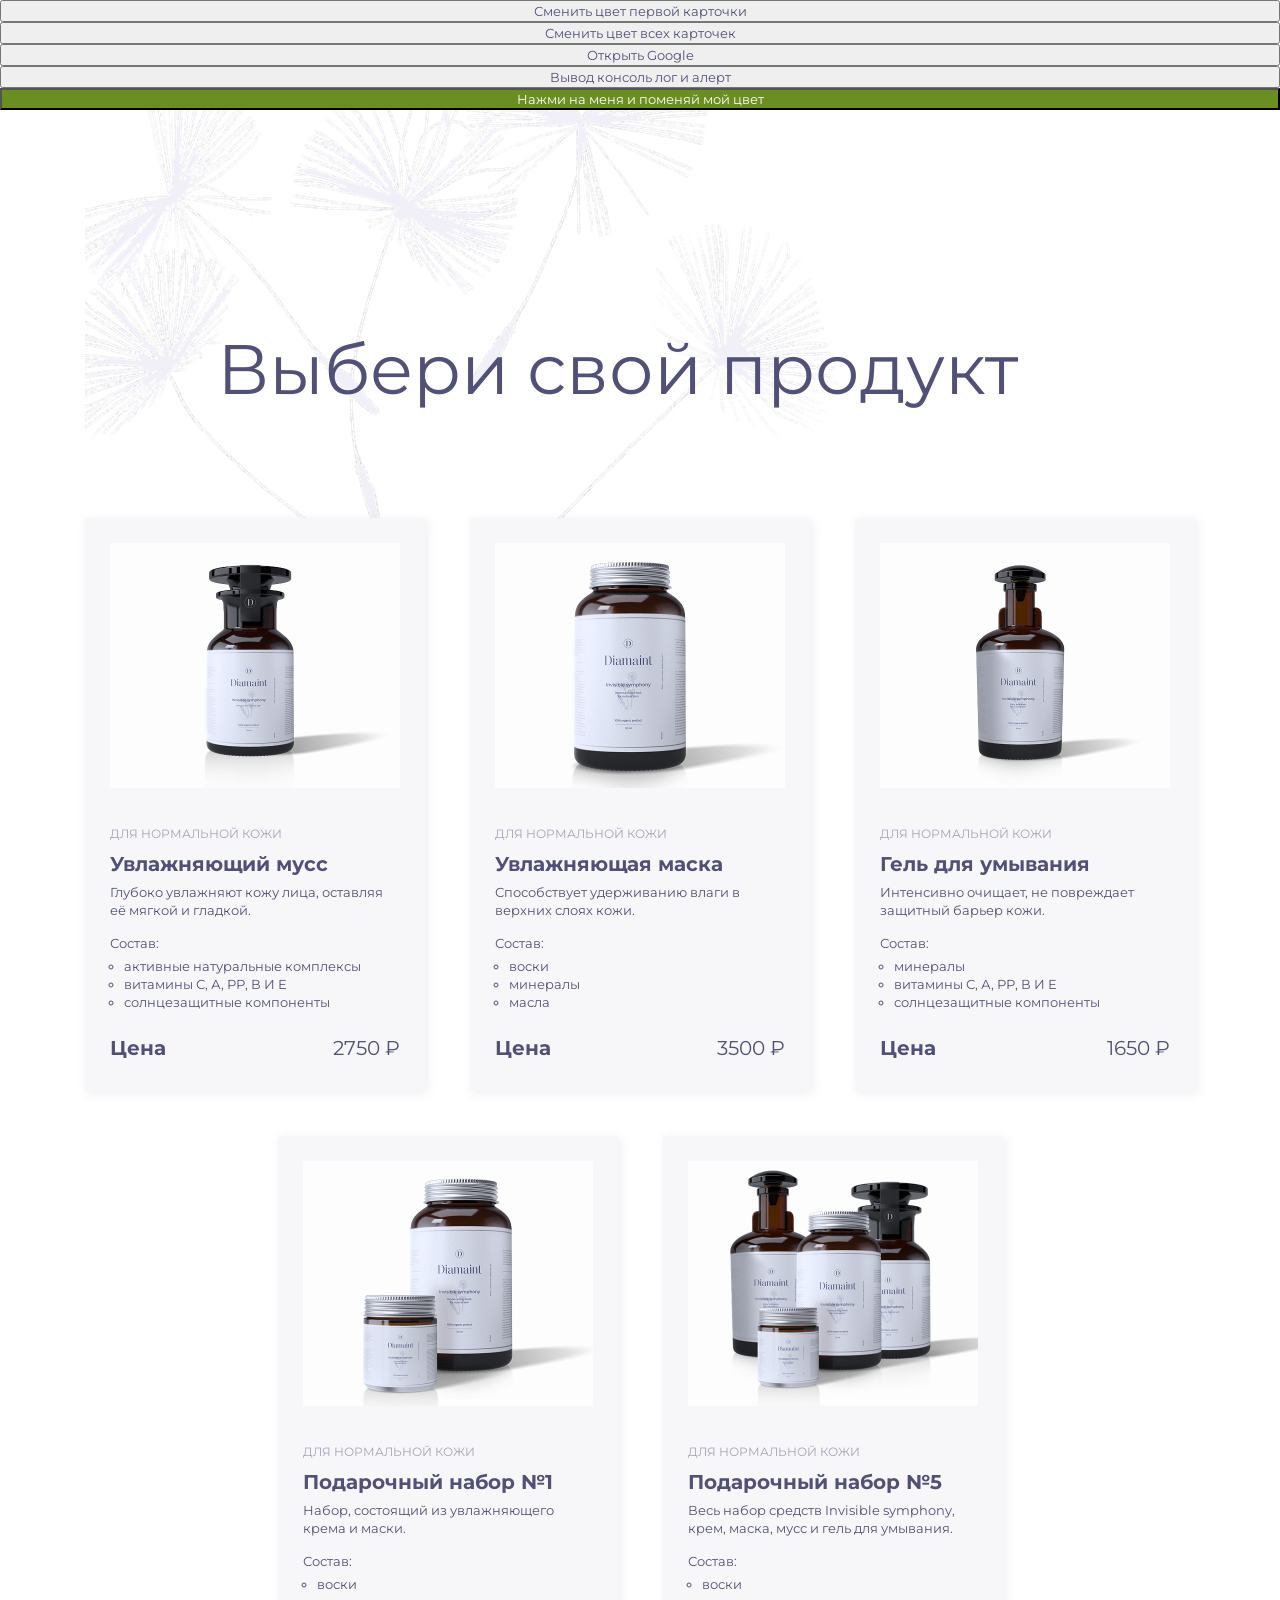
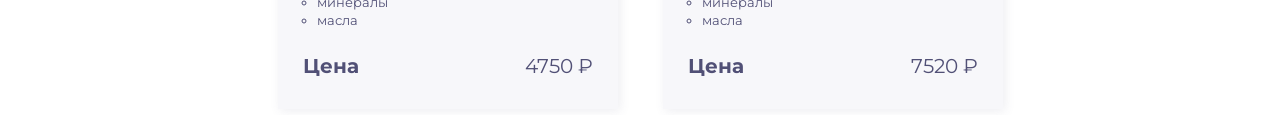
==== index.html @ ed1da7b1 "(Homework-№5): Working with js" ====
<!DOCTYPE html>
<html lang="en">
<head>
  <meta charset="UTF-8">
  <meta name="viewport" content="width=device-width, initial-scale=1.0">
  <title>Product Card</title>
  <link rel="stylesheet" href="style.css">
  <link rel="preconnect" href="https://fonts.googleapis.com">
  <link rel="preconnect" href="https://fonts.gstatic.com" crossorigin>
  <link href="https://fonts.googleapis.com/css2?family=Montserrat:ital,wght@0,100..900;1,100..900&display=swap" rel="stylesheet">
</head>
<body>
  <div class="price-list">
    <button id="first-card-color">Сменить цвет первой карточки</button>
    <button id="all-cards-color">Сменить цвет всех карточек</button>
    <button id="open-google">Открыть Google</button>
    <button id="log-alert">Вывод консоль лог и алерт</button>    
    <button id="button-color">Нажми на меня и поменяй мой цвет</button>
    <h1 class="list-title">Выбери свой продукт</h1>
    <ul class="all-cards-container">
      <li>
        <div class="card-container">
          <img src="./images/moist-mousse.png" alt="Увлажняющий мусс" width="290" height="245">
          <span class="product-category">для нормальной кожи</span>
          <h3 class="product-name">Увлажняющий мусс</h3>
          <p class="product-description">Глубоко увлажняют кожу лица, оставляя её мягкой и гладкой.</p>
          <span>Состав: </span>
          <ul class="product-compound">
            <li class="product-compound-item">активные натуральные комплексы</li>
            <li class="product-compound-item">витамины С, А, РР, В И Е</li>
            <li class="product-compound-item">солнцезащитные компоненты</li>
          </ul>
          <div class="product-price-container">
              <span class="price-label">Цена</span>
              <span class="product-price">2750 &#8381</span>
          </div>
        </div>
      </li>    <li>
        <div class="card-container">
          <img src="./images/moist-mask.png" alt="Увлажняющая маска" width="290" height="245">
          <span class="product-category">для нормальной кожи</span>
          <h3 class="product-name">Увлажняющая маска</h3>
          <p class="product-description">Способствует удерживанию влаги в верхних слоях кожи.</p>
          <span>Состав: </span>
          <ul class="product-compound">
            <li class="product-compound-item">воски</li>
            <li class="product-compound-item">минералы</li>
            <li class="product-compound-item">масла</li>
          </ul>
          <div class="product-price-container">
              <span class="price-label">Цена</span>
              <span class="product-price">3500 &#8381</span>
          </div>
        </div>
      </li>    <li>
        <div class="card-container">
          <img src="./images/cleansing-gel.png" alt="Гель для умывания" width="290" height="245">
          <span class="product-category">для нормальной кожи</span>
          <h3 class="product-name">Гель для умывания</h3>
          <p class="product-description">Интенсивно очищает, не повреждает защитный барьер кожи.</p>
          <span>Состав: </span>
          <ul class="product-compound">
            <li class="product-compound-item">минералы</li>
            <li class="product-compound-item">витамины С, А, РР, В И Е</li>
            <li class="product-compound-item">солнцезащитные компоненты</li>
          </ul>
          <div class="product-price-container">
              <span class="price-label">Цена</span>
              <span class="product-price">1650 &#8381</span>
          </div>
        </div>
      </li>    <li>
        <div class="card-container">
          <img src="./images/gift-set-1.png" alt="Подарочный набор №1" width="290" height="245">
          <span class="product-category">для нормальной кожи</span>
          <h3 class="product-name">Подарочный набор №1</h3>
          <p class="product-description">Набор, состоящий из увлажняющего крема и маски.</p>
          <span>Состав: </span>
          <ul class="product-compound">
            <li class="product-compound-item">воски</li>
            <li class="product-compound-item">минералы</li>
            <li class="product-compound-item">масла</li>
          </ul>
          <div class="product-price-container">
              <span class="price-label">Цена</span>
              <span class="product-price">4750 &#8381</span>
          </div>
        </div>
      </li>    <li>
        <div class="card-container">
          <img src="./images/gift-set-5.png" alt="Подарочный набор №5" width="290" height="245">
          <span class="product-category">для нормальной кожи</span>
          <h3 class="product-name">Подарочный набор №5</h3>
          <p class="product-description">Весь набор средств Invisible symphony, крем, маска, мусс и гель для умывания.</p>
          <span>Состав: </span>
          <ul class="product-compound">
            <li class="product-compound-item">воски</li>
            <li class="product-compound-item">минералы</li>
            <li class="product-compound-item">масла</li>
          </ul>
          <div class="product-price-container">
              <span class="price-label">Цена</span>
              <span class="product-price">7520 &#8381</span>
          </div>
        </div>
      </li>
    </ul>
    <script src="main.js"></script>
    <script src="homework-5.js"></script>
  </div>
</body>
</html>
---- style.css ----
* {
  box-sizing: border-box;
  margin: 0px;
  padding: 0px;
  font-family: 'Montserrat', Courier, monospace;
  font-size: 13px;
  line-height: 18px;
  color: #515076;
  font-weight: 400;
}

.card-container {
  width: 340px;
  height: 573px;
  padding: 25px;
  background-color: #F7F7FA;
  box-shadow: 2px 2px 10px 0px #5150761A;
}

.product-category {
  font-size: 12px;
  line-height: 24px;
  text-transform: uppercase;
  color: #A5A3B9;
  margin-top: 30px;
  margin-bottom: 5px;
  display: block;
}

.product-name {
  font-size: 20px;
  line-height: 27px;
  font-weight: 700;
  margin-bottom: 5px;
}

.product-description {
  margin-bottom: 15px;
}

.product-compound {
  margin-top: 5px;
  list-style: circle;
  margin-bottom: 25px;
}

.product-compound-item {
  margin-left: 14px;
}

.price-label {
  font-size: 20px;
  font-weight: 700;
  line-height: 24px;
  display: flex;
  flex-basis: 145px;  
  flex-direction: row;
}

.product-price {
  font-size: 20px;
  line-height: 24px;
  flex-basis: 145px;
  display: flex;
  flex-direction: row-reverse;   
}

.product-price-container {
  width: 290px;
  height: 24px;
  display: flex;
}

.all-cards-container {
  width: 1110px;
  height: 1191px;
  list-style: none;
  padding: 0px;
  margin: 0px;
  display: flex;
  justify-content: center;
  gap: 45px;
  flex-wrap: wrap;
  margin-bottom: 116px;
  margin-left: 85px;
  margin-right: 85px;
}

.price-list {
  width: 1280px;
  height: 1715px;
  background-color: #FFFFFF;
  display: flex;
  flex-direction: column;
  background-image: url("./images/bg-dandelions.png");
  background-repeat: no-repeat;
  background-position: 85px top;
}

.list-title {
  width: 846px;
  height: 78px;
  font-size: 70px;
  line-height: 78px;
  margin-top: 220px;
  margin-left: 217px;
  margin-right: 217px;
  margin-bottom: 110px;
}

#button-color {
  background-color: #6B8E23;
  color: white;
}

#button-color.color-khaki {
  background-color: #F0E68C; 
  color: #333;
}
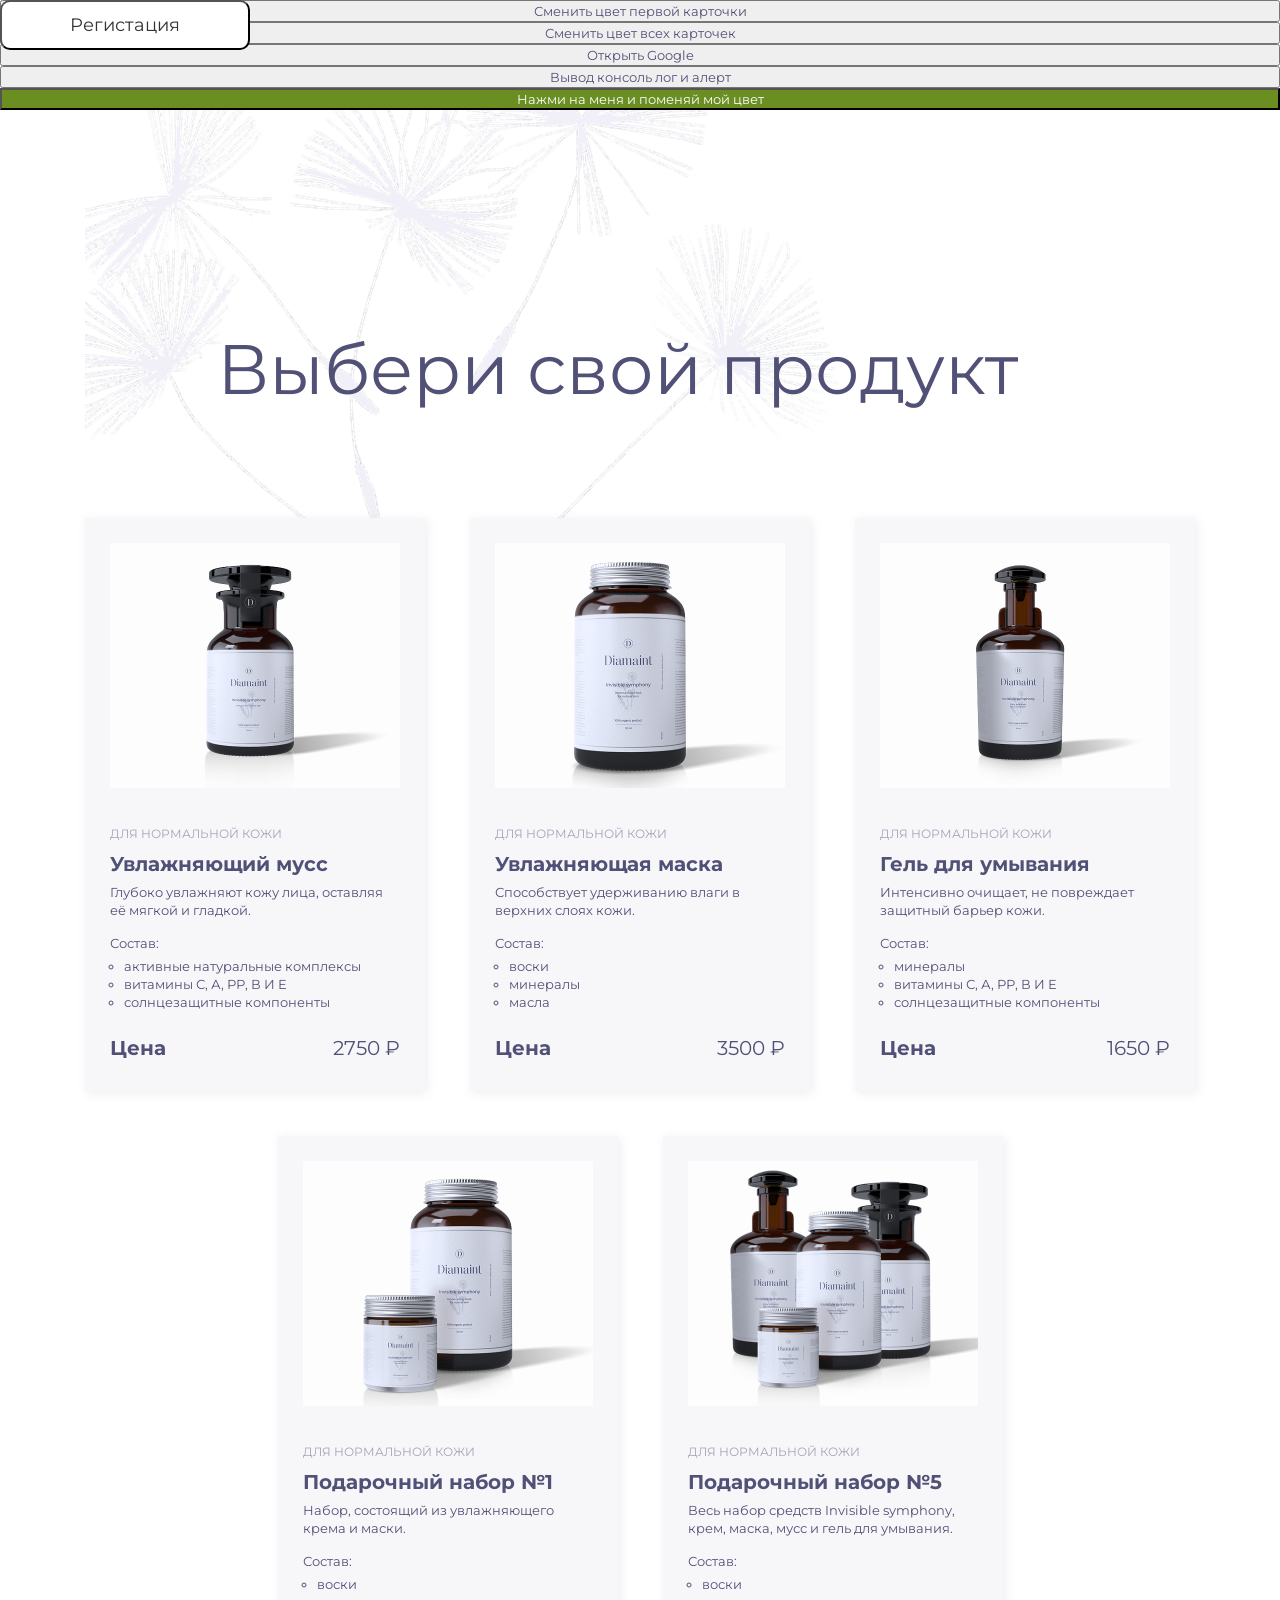
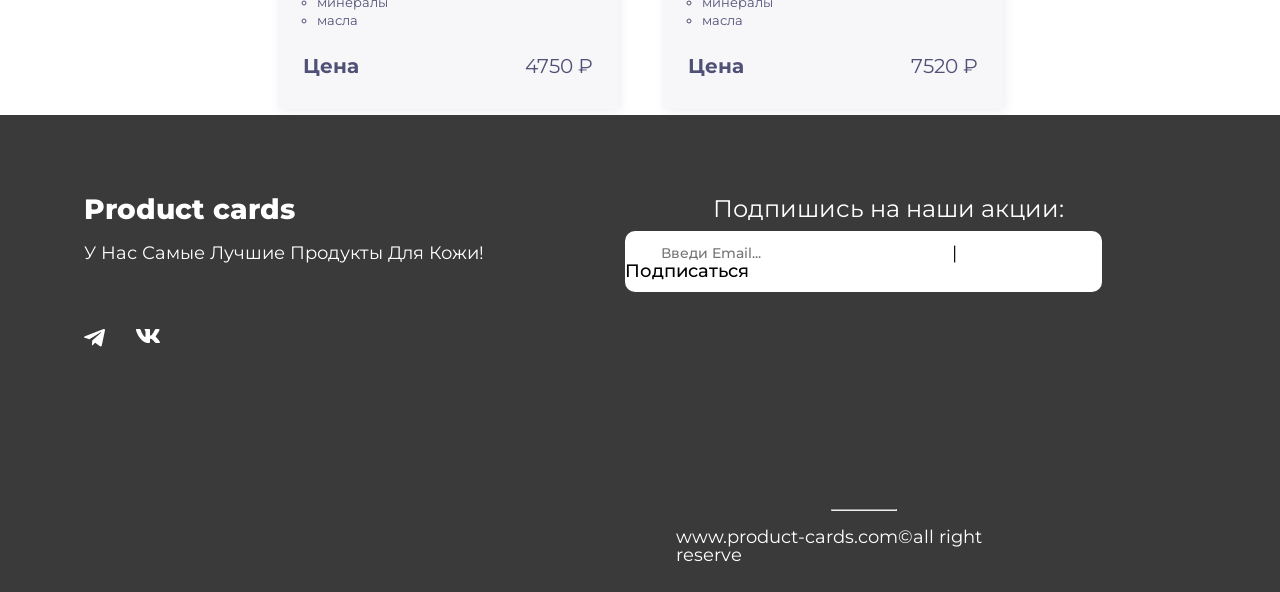
==== commit ee9be078: "feature/9-homework" ====
--- a/index.html
+++ b/index.html
@@ -5,108 +5,113 @@
   <meta name="viewport" content="width=device-width, initial-scale=1.0">
   <title>Product Card</title>
   <link rel="stylesheet" href="style.css">
+  <link rel="stylesheet" href="footer.css">
+  <link rel="stylesheet" href="modal.css">
   <link rel="preconnect" href="https://fonts.googleapis.com">
   <link rel="preconnect" href="https://fonts.gstatic.com" crossorigin>
   <link href="https://fonts.googleapis.com/css2?family=Montserrat:ital,wght@0,100..900;1,100..900&display=swap" rel="stylesheet">
 </head>
 <body>
+  <div class="overlay"></div>
   <div class="price-list">
     <button id="first-card-color">Сменить цвет первой карточки</button>
     <button id="all-cards-color">Сменить цвет всех карточек</button>
     <button id="open-google">Открыть Google</button>
     <button id="log-alert">Вывод консоль лог и алерт</button>    
     <button id="button-color">Нажми на меня и поменяй мой цвет</button>
+    <button id="openRegistration">Регистация</button>
     <h1 class="list-title">Выбери свой продукт</h1>
-    <ul class="all-cards-container">
+    <ul class="all-cards-container"></ul>
+    <template id="product-cards-template">
       <li>
         <div class="card-container">
-          <img src="./images/moist-mousse.png" alt="Увлажняющий мусс" width="290" height="245">
+          <img src="" alt="" width="290" height="245" class="product-img">
           <span class="product-category">для нормальной кожи</span>
-          <h3 class="product-name">Увлажняющий мусс</h3>
-          <p class="product-description">Глубоко увлажняют кожу лица, оставляя её мягкой и гладкой.</p>
+          <h3 class="product-name"></h3>
+          <p class="product-description"></p>
           <span>Состав: </span>
           <ul class="product-compound">
-            <li class="product-compound-item">активные натуральные комплексы</li>
-            <li class="product-compound-item">витамины С, А, РР, В И Е</li>
-            <li class="product-compound-item">солнцезащитные компоненты</li>
           </ul>
           <div class="product-price-container">
               <span class="price-label">Цена</span>
-              <span class="product-price">2750 &#8381</span>
-          </div>
-        </div>
-      </li>    <li>
-        <div class="card-container">
-          <img src="./images/moist-mask.png" alt="Увлажняющая маска" width="290" height="245">
-          <span class="product-category">для нормальной кожи</span>
-          <h3 class="product-name">Увлажняющая маска</h3>
-          <p class="product-description">Способствует удерживанию влаги в верхних слоях кожи.</p>
-          <span>Состав: </span>
-          <ul class="product-compound">
-            <li class="product-compound-item">воски</li>
-            <li class="product-compound-item">минералы</li>
-            <li class="product-compound-item">масла</li>
-          </ul>
-          <div class="product-price-container">
-              <span class="price-label">Цена</span>
-              <span class="product-price">3500 &#8381</span>
-          </div>
-        </div>
-      </li>    <li>
-        <div class="card-container">
-          <img src="./images/cleansing-gel.png" alt="Гель для умывания" width="290" height="245">
-          <span class="product-category">для нормальной кожи</span>
-          <h3 class="product-name">Гель для умывания</h3>
-          <p class="product-description">Интенсивно очищает, не повреждает защитный барьер кожи.</p>
-          <span>Состав: </span>
-          <ul class="product-compound">
-            <li class="product-compound-item">минералы</li>
-            <li class="product-compound-item">витамины С, А, РР, В И Е</li>
-            <li class="product-compound-item">солнцезащитные компоненты</li>
-          </ul>
-          <div class="product-price-container">
-              <span class="price-label">Цена</span>
-              <span class="product-price">1650 &#8381</span>
-          </div>
-        </div>
-      </li>    <li>
-        <div class="card-container">
-          <img src="./images/gift-set-1.png" alt="Подарочный набор №1" width="290" height="245">
-          <span class="product-category">для нормальной кожи</span>
-          <h3 class="product-name">Подарочный набор №1</h3>
-          <p class="product-description">Набор, состоящий из увлажняющего крема и маски.</p>
-          <span>Состав: </span>
-          <ul class="product-compound">
-            <li class="product-compound-item">воски</li>
-            <li class="product-compound-item">минералы</li>
-            <li class="product-compound-item">масла</li>
-          </ul>
-          <div class="product-price-container">
-              <span class="price-label">Цена</span>
-              <span class="product-price">4750 &#8381</span>
-          </div>
-        </div>
-      </li>    <li>
-        <div class="card-container">
-          <img src="./images/gift-set-5.png" alt="Подарочный набор №5" width="290" height="245">
-          <span class="product-category">для нормальной кожи</span>
-          <h3 class="product-name">Подарочный набор №5</h3>
-          <p class="product-description">Весь набор средств Invisible symphony, крем, маска, мусс и гель для умывания.</p>
-          <span>Состав: </span>
-          <ul class="product-compound">
-            <li class="product-compound-item">воски</li>
-            <li class="product-compound-item">минералы</li>
-            <li class="product-compound-item">масла</li>
-          </ul>
-          <div class="product-price-container">
-              <span class="price-label">Цена</span>
-              <span class="product-price">7520 &#8381</span>
+              <span class="product-price"></span>
           </div>
         </div>
       </li>
-    </ul>
-    <script src="main.js"></script>
-    <script src="homework-5.js"></script>
+    </template>
   </div>
+  <footer class="footer">
+    <div class="footer-container">
+      <div class="footer_left">
+        <h1 class="footer_text_color">Product cards</h1>
+        <p class="footer_text_color footer_text_standard">У Нас Самые Лучшие Продукты Для Кожи!</p>
+        <div class="label">
+          <img src="./images/tg-icon.svg" alt="telegram icon" width="21" height="18">
+          <img src="./images/vk-icon.svg" alt="vk icon" width="24" height="14">
+        </div>
+      </div>
+      <div class="footer_form">
+        <form class="email-form">
+          <span class="footer_text_color">Подпишись на наши акции:</span>
+          <div class="footer_email">
+            <input type="email" placeholder="Введи Email..." name="email" required>
+            <div>|</div>
+            <button type="submit">Подписаться</button>
+          </div>
+        </form>
+      </div>
+      <nav class="footer_nav">
+        <h1 class="footer_text_color">Быстрые ссылки</h1>
+        <ul>
+          <li class="footer_nav_li"><a href="#" class="footer_text_color footer_text_standard">Главная</a></li>
+          <li class="footer_nav_li"><a href="#" class="footer_text_color footer_text_standard">Магазин</a></li>
+          <li><a href="#" class="footer_text_color footer_text_standard">Контакты</a></li>
+        </ul>
+      </nav>
+    </div>
+    <div class="footer_contact_email">
+      <hr width="66">
+      <span class="footer_text_color footer_text_standard">www.product-cards.com©all right reserve</span>
+    </div>
+  </footer>
+<div class="modal">
+    <div class="modal-content">
+        <span id="closeRegistration" class="close-btn">&times;</span>
+        <h2>Регистрация</h2>
+        <form id="registrationForm">
+            <div class="form-group">
+                <label for="userFirstName">Имя:</label>
+                <input type="text" id="userFirstName" name="userFirstName" placeholder="Введите имя" required>
+            </div>
+            <div class="form-group">
+                <label for="userLastName">Фамилия:</label>
+                <input type="text" id="userLastName" name="userLastName" placeholder="Введите фамилию" required>
+            </div>
+            <div class="form-group">
+                <label for="date">Дата рождения:</label>
+                <input type="date" id="date" name="date" required>
+            </div>
+            <div class="form-group">
+                <label for="Login">Логин:</label>
+                <input type="text" id="Login" name="Login" placeholder="Введите логин" required>
+            </div>
+            <div class="form-group">
+                <label for="password">Пароль:</label>
+                <input type="password" id="password" name="password" placeholder="Введите пароль" required>
+            </div>
+            <div class="form-group">
+                <label for="repetPassword">Повторите пароль:</label>
+                <input type="password" id="repetPassword" name="repetPassword" placeholder="Повторите пароль" required>
+            </div>
+            <button type="submit" class="submit-btn">Зарегистрироваться</button>
+        </form>
+    </div>
+</div>
+  <script type="module" src="homework-9.js"></script>
+  <script src="main.js"></script>
+  <script src="homework-5.js"></script>
+  <script src="homework-6.js"></script>
+  <script type="module" src="homework-7.js"></script>
+  <script type="module" src="homework-8.js"></script>
 </body>
 </html>
--- a/footer.css
+++ b/footer.css
@@ -0,0 +1,144 @@
+.footer {
+  background-color: #3A3A3A;
+  width: 1728px;
+  height: 477px;
+  box-sizing: border-box;
+  display: flex; 
+  flex-direction: row;
+  flex-wrap: wrap;
+  justify-content: center;
+}
+.footer-container {
+  width: 1569px;
+  height: 147px;
+  margin-top: 85px;
+  margin-bottom: 162px;
+  margin-left: 84px;
+  margin-right: 75px;
+  display: flex;
+  flex-direction: row;
+}
+
+.footer_left {
+  width: 409px;
+  height: 147px;
+  display: flex;
+  flex-wrap: wrap;
+  flex-direction: row;
+  justify-content: flex-start;
+  align-content: space-between;
+}
+
+.label {
+  width: 76px;
+  height: 18px;
+  margin-top: 42px;
+  display: flex;
+  flex-direction: row;
+  justify-content: space-between;
+}
+
+.footer_left h1 {
+  font-size: 28px;
+  font-weight: 800;
+}
+
+.footer_form {
+  width: 477px;
+  height: 147px;
+  margin-left: 132px;
+  margin-right: 373px;
+}
+
+.email-form {
+  display: flex;
+  flex-direction: column;
+}
+
+.footer_form span {
+  font-size: 24px;
+  font-weight: 400;
+  margin-left: 88px;
+  margin-bottom: 13px;
+}
+
+.footer_email {
+  width: 477px;
+  height: 61px;
+  background-color: #FFFFFF;
+  border-radius: 10px;
+  display: flex;
+  flex-direction: row;
+  flex-wrap: wrap;
+  align-content: center;
+  justify-content: flex-start;
+}
+
+.footer_form input {
+  border: none;
+  border-radius: 10px;
+  outline: none;
+  margin-left: 36px;
+  margin-right: 93px;
+  font-size: 14px;
+  font-weight: 500;
+}
+
+.footer_form div {
+  color: #000000;
+  font-size: 18px;
+  margin-right: 21px;
+}
+
+.footer_form button {
+  font-size: 18px;
+  font-weight: 500;
+  margin-right: 15px;
+  background-color: #FFFFFF;
+  border-radius: 10px;
+  border: none;
+  color: #000000;
+}
+
+.footer_nav {
+  width: 178px;
+  height: 147px;
+}
+
+.footer_nav h1 {
+  font-size: 20px;
+  font-weight: 500;
+  margin-bottom: 23px;
+}
+
+.footer_nav ul {
+  list-style: none;
+}
+
+.footer_nav a {
+  text-decoration: none
+}
+
+.footer_nav_li {
+  margin-bottom: 17px;
+}
+
+.footer_contact_email {
+  width: 376px;
+  height: 55px;
+  display: flex;
+  justify-content: center;
+  flex-direction: row;
+  flex-wrap: wrap;
+  align-content: space-between;
+  margin-bottom: 28px;
+}
+
+.footer_text_color {
+  color: #FFFFFF;
+}
+
+.footer_text_standard {
+  font-size: 18px;
+  font-weight: 400;
+}
--- a/modal.css
+++ b/modal.css
@@ -0,0 +1,112 @@
+#openRegistration {
+    background: #fff;
+    color: #333;
+    padding: 14px 28px;
+    font-size: 18px;
+    width: 250px;
+    height: 50px;
+    border-radius: 10px;
+    cursor: pointer;
+    position: fixed;
+    top: 0;
+    left: 0;
+}
+
+/* Исправлена опечатка в селекторе */
+#openRegistration:hover {  /* Было #openRegistation :hover */
+    background: #979292;
+}
+
+/* Исправлено: был #modal, нужно .modal */
+.modal {  /* ← исправлено с #modal */
+    width: 100%;
+    height: 100%;
+    display: none;
+    justify-content: center;
+    align-items: center;
+    position: fixed;
+    top: 0;
+    left: 0;
+    pointer-events: none;
+    z-index: 999;
+}
+
+/* Исправлено: был #modal.active, нужно .modal.modal-showed */
+.modal.modal-showed {  /* ← исправлено */
+    display: flex;
+    pointer-events: auto;
+}
+
+.modal-content {
+    position: relative;
+    background-color: #ffffff;
+    padding: 25px 50px;
+    max-width: 500px;
+    border-radius: 20px;
+    display: flex;
+    flex-direction: column;
+}
+
+/* Дополнительные стили для формы */
+.form-group {
+    margin-bottom: 15px;
+}
+
+.form-group label {
+    display: block;
+    margin-bottom: 5px;
+    font-weight: bold;
+}
+
+.form-group input {
+    width: 100%;
+    padding: 8px;
+    border: 1px solid #ddd;
+    border-radius: 4px;
+}
+
+.submit-btn {
+    background: #4a90e2;
+    color: white;
+    padding: 10px 20px;
+    border: none;
+    border-radius: 5px;
+    cursor: pointer;
+    font-size: 16px;
+}
+
+.submit-btn:hover {
+    background: #357ae8;
+}
+
+.label-container {
+    display: flex;
+    flex-direction: column;
+}
+
+.close-btn {
+    position: absolute;
+    top: 14px;
+    right: 18px;
+    font-size: 30px;
+    cursor: pointer;
+}
+
+body.modal-open {
+    overflow: hidden;
+}
+
+.overlay {
+    display: none;
+    position: fixed;
+    top: 0;
+    left: 0;
+    width: 100%;
+    height: 100%;
+    background-color: rgba(0, 0, 0, 0.5);
+    z-index: 998;
+}
+
+.overlay.active {
+    display: block;
+}
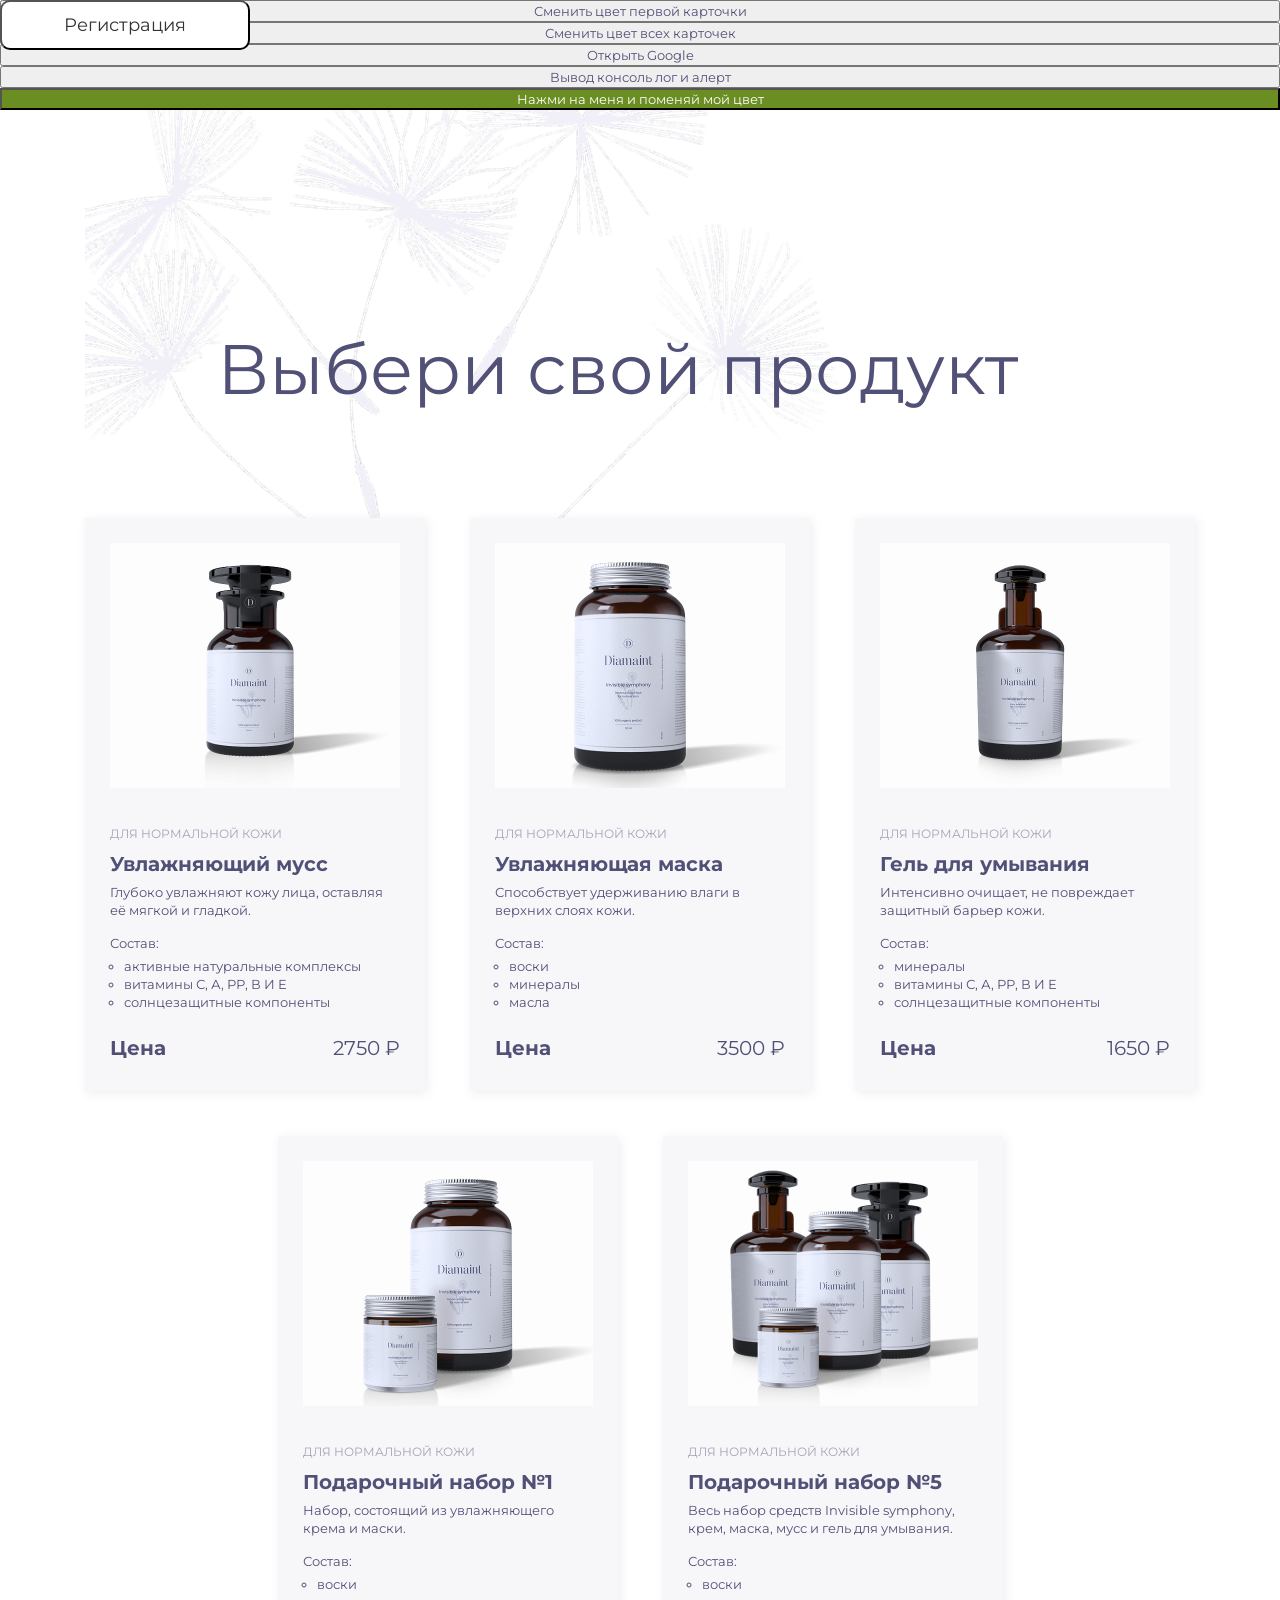
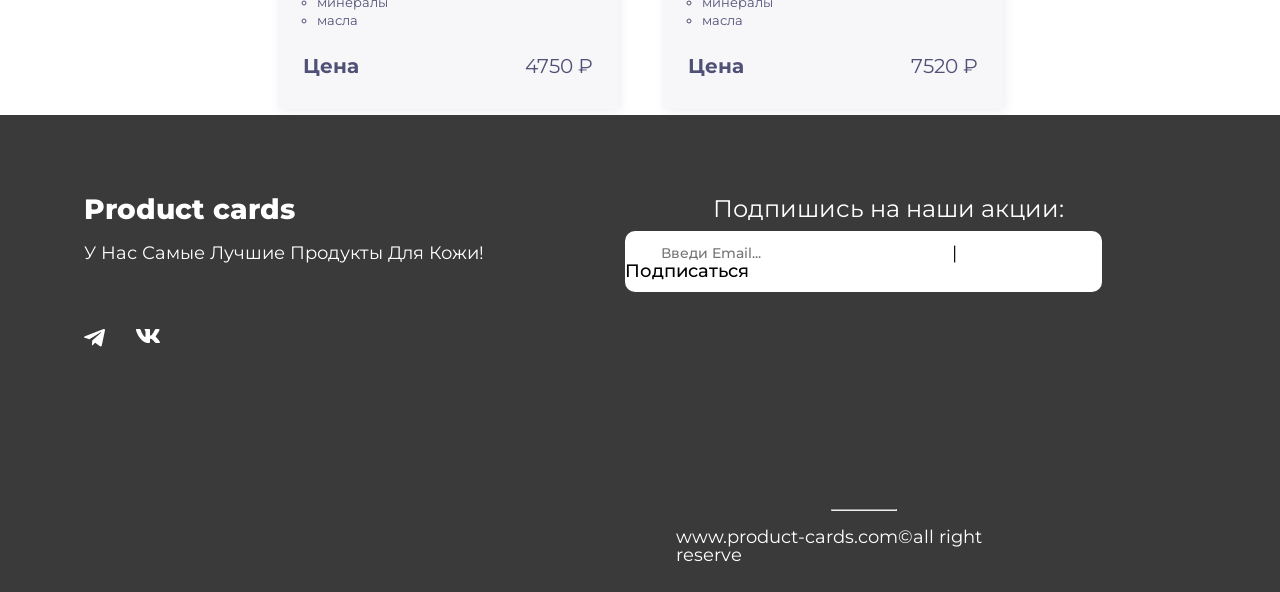
==== commit f1ab88d3: "fix syntax" ====
--- a/index.html
+++ b/index.html
@@ -17,9 +17,9 @@
     <button id="first-card-color">Сменить цвет первой карточки</button>
     <button id="all-cards-color">Сменить цвет всех карточек</button>
     <button id="open-google">Открыть Google</button>
-    <button id="log-alert">Вывод консоль лог и алерт</button>    
+    <button id="log-alert">Вывод консоль лог и алерт</button>
     <button id="button-color">Нажми на меня и поменяй мой цвет</button>
-    <button id="openRegistration">Регистация</button>
+    <button id="openRegistration">Регистрация</button>
     <h1 class="list-title">Выбери свой продукт</h1>
     <ul class="all-cards-container"></ul>
     <template id="product-cards-template">
@@ -30,11 +30,10 @@
           <h3 class="product-name"></h3>
           <p class="product-description"></p>
           <span>Состав: </span>
-          <ul class="product-compound">
-          </ul>
+          <ul class="product-compound"></ul>
           <div class="product-price-container">
-              <span class="price-label">Цена</span>
-              <span class="product-price"></span>
+            <span class="price-label">Цена</span>
+            <span class="product-price"></span>
           </div>
         </div>
       </li>
@@ -74,39 +73,39 @@
       <span class="footer_text_color footer_text_standard">www.product-cards.com©all right reserve</span>
     </div>
   </footer>
-<div class="modal">
+  <div class="modal">
     <div class="modal-content">
-        <span id="closeRegistration" class="close-btn">&times;</span>
-        <h2>Регистрация</h2>
-        <form id="registrationForm">
-            <div class="form-group">
-                <label for="userFirstName">Имя:</label>
-                <input type="text" id="userFirstName" name="userFirstName" placeholder="Введите имя" required>
-            </div>
-            <div class="form-group">
-                <label for="userLastName">Фамилия:</label>
-                <input type="text" id="userLastName" name="userLastName" placeholder="Введите фамилию" required>
-            </div>
-            <div class="form-group">
-                <label for="date">Дата рождения:</label>
-                <input type="date" id="date" name="date" required>
-            </div>
-            <div class="form-group">
-                <label for="Login">Логин:</label>
-                <input type="text" id="Login" name="Login" placeholder="Введите логин" required>
-            </div>
-            <div class="form-group">
-                <label for="password">Пароль:</label>
-                <input type="password" id="password" name="password" placeholder="Введите пароль" required>
-            </div>
-            <div class="form-group">
-                <label for="repetPassword">Повторите пароль:</label>
-                <input type="password" id="repetPassword" name="repetPassword" placeholder="Повторите пароль" required>
-            </div>
-            <button type="submit" class="submit-btn">Зарегистрироваться</button>
-        </form>
+      <span id="closeRegistration" class="close-btn">&times;</span>
+      <h2>Регистрация</h2>
+      <form id="registrationForm">
+        <div class="form-group">
+          <label for="userFirstName">Имя:</label>
+          <input type="text" id="userFirstName" name="userFirstName" placeholder="Введите имя" required minlength="2">
+        </div>
+        <div class="form-group">
+          <label for="userLastName">Фамилия:</label>
+          <input type="text" id="userLastName" name="userLastName" placeholder="Введите фамилию" required minlength="2">
+        </div>
+        <div class="form-group">
+          <label for="date">Дата рождения:</label>
+          <input type="date" id="date" name="date" required>
+        </div>
+        <div class="form-group">
+          <label for="Login">Логин:</label>
+          <input type="text" id="Login" name="Login" placeholder="Введите логин" required minlength="4">
+        </div>
+        <div class="form-group">
+          <label for="password">Пароль:</label>
+          <input type="password" id="password" name="password" placeholder="Введите пароль" required minlength="6">
+        </div>
+        <div class="form-group">
+          <label for="repetPassword">Повторите пароль:</label>
+          <input type="password" id="repetPassword" name="repetPassword" placeholder="Повторите пароль" required minlength="6">
+        </div>
+        <button type="submit" class="submit-btn">Зарегистрироваться</button>
+      </form>
     </div>
-</div>
+  </div>
   <script type="module" src="homework-9.js"></script>
   <script src="main.js"></script>
   <script src="homework-5.js"></script>
--- a/footer.css
+++ b/footer.css
@@ -3,11 +3,12 @@
   width: 1728px;
   height: 477px;
   box-sizing: border-box;
-  display: flex; 
+  display: flex;
   flex-direction: row;
   flex-wrap: wrap;
   justify-content: center;
 }
+
 .footer-container {
   width: 1569px;
   height: 147px;
--- a/modal.css
+++ b/modal.css
@@ -1,112 +1,108 @@
 #openRegistration {
-    background: #fff;
-    color: #333;
-    padding: 14px 28px;
-    font-size: 18px;
-    width: 250px;
-    height: 50px;
-    border-radius: 10px;
-    cursor: pointer;
-    position: fixed;
-    top: 0;
-    left: 0;
+  background: #fff;
+  color: #333;
+  padding: 14px 28px;
+  font-size: 18px;
+  width: 250px;
+  height: 50px;
+  border-radius: 10px;
+  cursor: pointer;
+  position: fixed;
+  top: 0;
+  left: 0;
 }
 
-/* Исправлена опечатка в селекторе */
-#openRegistration:hover {  /* Было #openRegistation :hover */
-    background: #979292;
+#openRegistration:hover {
+  background: #979292;
 }
 
-/* Исправлено: был #modal, нужно .modal */
-.modal {  /* ← исправлено с #modal */
-    width: 100%;
-    height: 100%;
-    display: none;
-    justify-content: center;
-    align-items: center;
-    position: fixed;
-    top: 0;
-    left: 0;
-    pointer-events: none;
-    z-index: 999;
+.modal {
+  width: 100%;
+  height: 100%;
+  display: none;
+  justify-content: center;
+  align-items: center;
+  position: fixed;
+  top: 0;
+  left: 0;
+  pointer-events: none;
+  z-index: 999;
 }
 
-/* Исправлено: был #modal.active, нужно .modal.modal-showed */
-.modal.modal-showed {  /* ← исправлено */
-    display: flex;
-    pointer-events: auto;
+.modal.modal-showed {
+  display: flex;
+  pointer-events: auto;
 }
 
 .modal-content {
-    position: relative;
-    background-color: #ffffff;
-    padding: 25px 50px;
-    max-width: 500px;
-    border-radius: 20px;
-    display: flex;
-    flex-direction: column;
+  position: relative;
+  background-color: #ffffff;
+  padding: 25px 50px;
+  max-width: 500px;
+  border-radius: 20px;
+  display: flex;
+  flex-direction: column;
 }
 
-/* Дополнительные стили для формы */
 .form-group {
-    margin-bottom: 15px;
+  margin-bottom: 15px;
 }
 
 .form-group label {
-    display: block;
-    margin-bottom: 5px;
-    font-weight: bold;
+  display: block;
+  margin-bottom: 5px;
+  font-weight: bold;
 }
 
 .form-group input {
-    width: 100%;
-    padding: 8px;
-    border: 1px solid #ddd;
-    border-radius: 4px;
+  width: 100%;
+  padding: 8px;
+  border: 1px solid #ddd;
+  border-radius: 4px;
 }
 
 .submit-btn {
-    background: #4a90e2;
-    color: white;
-    padding: 10px 20px;
-    border: none;
-    border-radius: 5px;
-    cursor: pointer;
-    font-size: 16px;
+  background: #4a90e2;
+  color: white;
+  padding: 10px 20px;
+  border: none;
+  border-radius: 5px;
+  cursor: pointer;
+  font-size: 16px;
 }
 
 .submit-btn:hover {
-    background: #357ae8;
+  background: #357ae8;
 }
 
 .label-container {
-    display: flex;
-    flex-direction: column;
+  display: flex;
+  flex-direction: column;
 }
 
 .close-btn {
-    position: absolute;
-    top: 14px;
-    right: 18px;
-    font-size: 30px;
-    cursor: pointer;
+  position: absolute;
+  top: 14px;
+  right: 18px;
+  font-size: 30px;
+  cursor: pointer;
 }
 
 body.modal-open {
-    overflow: hidden;
+  overflow: hidden;
 }
 
 .overlay {
-    display: none;
-    position: fixed;
-    top: 0;
-    left: 0;
-    width: 100%;
-    height: 100%;
-    background-color: rgba(0, 0, 0, 0.5);
-    z-index: 998;
+  display: none;
+  position: fixed;
+  top: 0;
+  left: 0;
+  width: 100%;
+  height: 100%;
+  background-color: rgba(0, 0, 0, 0.5);
+  z-index: 998;
 }
 
 .overlay.active {
-    display: block;
+  display: block;
 }
